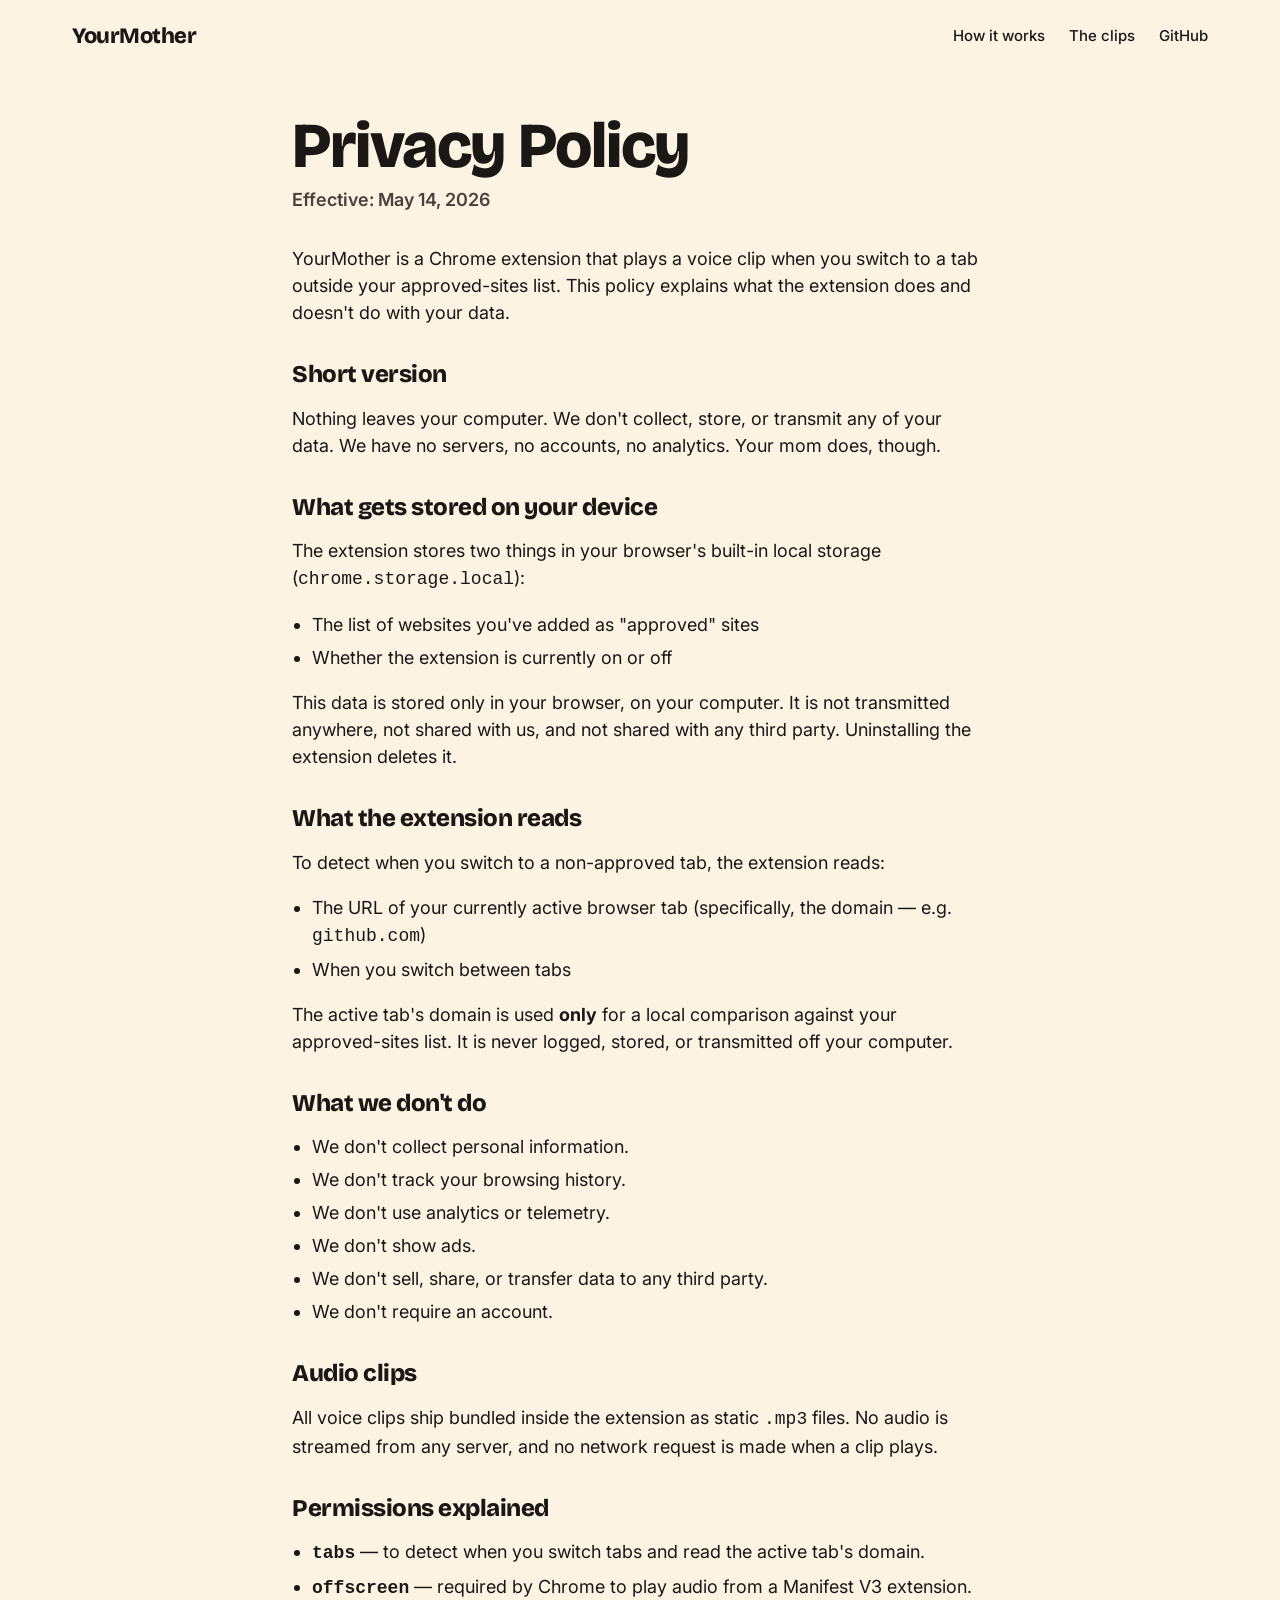
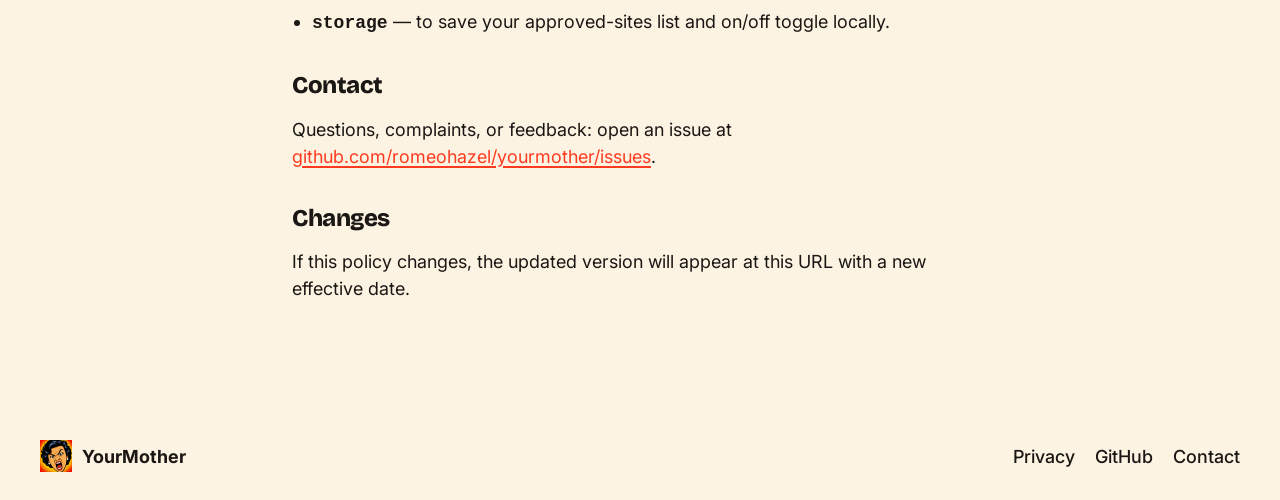
==== privacy.html @ 03daf06e "add YourMother landing page (hero, how-it-works, clip grid, signup, privacy) Single-page static site" ====
<!doctype html>
<html lang="en">
<head>
  <meta charset="utf-8" />
  <meta name="viewport" content="width=device-width, initial-scale=1" />
  <title>Privacy — YourMother</title>
  <meta name="description" content="Privacy policy for the YourMother Chrome extension." />
  <link rel="icon" type="image/png" href="img/favicon.png" />
  <link rel="preconnect" href="https://fonts.googleapis.com" />
  <link rel="preconnect" href="https://fonts.gstatic.com" crossorigin />
  <link href="https://fonts.googleapis.com/css2?family=Bricolage+Grotesque:opsz,wght@12..96,400;12..96,600;12..96,800&family=Inter:wght@400;500;600&display=swap" rel="stylesheet" />
  <link rel="stylesheet" href="styles.css" />
  <style>
    .legal { max-width: 760px; margin: 0 auto; padding: 40px 32px 80px; }
    .legal h1 { font-size: clamp(40px, 5vw, 64px); margin-bottom: 8px; }
    .legal .effective { color: var(--ink-soft); margin: 0 0 32px; font-weight: 600; }
    .legal h2 { font-size: 24px; margin: 36px 0 12px; }
    .legal p, .legal li { color: var(--ink); }
    .legal ul { padding-left: 20px; }
    .legal li { margin-bottom: 6px; }
    .legal a { color: var(--alert); }
  </style>
</head>
<body>
  <header class="nav">
    <a href="/" class="wordmark">YourMother</a>
    <nav class="nav-links">
      <a href="/#how">How it works</a>
      <a href="/#clips">The clips</a>
      <a href="https://github.com/romeohazel/yourmother" target="_blank" rel="noopener">GitHub</a>
    </nav>
  </header>

  <main class="legal">
    <h1>Privacy Policy</h1>
    <p class="effective">Effective: May 14, 2026</p>

    <p>YourMother is a Chrome extension that plays a voice clip when you switch to a tab outside your approved-sites list. This policy explains what the extension does and doesn't do with your data.</p>

    <h2>Short version</h2>
    <p>Nothing leaves your computer. We don't collect, store, or transmit any of your data. We have no servers, no accounts, no analytics. Your mom does, though.</p>

    <h2>What gets stored on your device</h2>
    <p>The extension stores two things in your browser's built-in local storage (<code>chrome.storage.local</code>):</p>
    <ul>
      <li>The list of websites you've added as "approved" sites</li>
      <li>Whether the extension is currently on or off</li>
    </ul>
    <p>This data is stored only in your browser, on your computer. It is not transmitted anywhere, not shared with us, and not shared with any third party. Uninstalling the extension deletes it.</p>

    <h2>What the extension reads</h2>
    <p>To detect when you switch to a non-approved tab, the extension reads:</p>
    <ul>
      <li>The URL of your currently active browser tab (specifically, the domain — e.g. <code>github.com</code>)</li>
      <li>When you switch between tabs</li>
    </ul>
    <p>The active tab's domain is used <strong>only</strong> for a local comparison against your approved-sites list. It is never logged, stored, or transmitted off your computer.</p>

    <h2>What we don't do</h2>
    <ul>
      <li>We don't collect personal information.</li>
      <li>We don't track your browsing history.</li>
      <li>We don't use analytics or telemetry.</li>
      <li>We don't show ads.</li>
      <li>We don't sell, share, or transfer data to any third party.</li>
      <li>We don't require an account.</li>
    </ul>

    <h2>Audio clips</h2>
    <p>All voice clips ship bundled inside the extension as static <code>.mp3</code> files. No audio is streamed from any server, and no network request is made when a clip plays.</p>

    <h2>Permissions explained</h2>
    <ul>
      <li><strong><code>tabs</code></strong> — to detect when you switch tabs and read the active tab's domain.</li>
      <li><strong><code>offscreen</code></strong> — required by Chrome to play audio from a Manifest V3 extension.</li>
      <li><strong><code>storage</code></strong> — to save your approved-sites list and on/off toggle locally.</li>
    </ul>

    <h2>Contact</h2>
    <p>Questions, complaints, or feedback: open an issue at <a href="https://github.com/romeohazel/yourmother/issues">github.com/romeohazel/yourmother/issues</a>.</p>

    <h2>Changes</h2>
    <p>If this policy changes, the updated version will appear at this URL with a new effective date.</p>
  </main>

  <footer class="footer">
    <div class="footer-inner">
      <div class="footer-brand">
        <img src="img/icon.png" alt="" width="32" height="32" />
        <span>YourMother</span>
      </div>
      <nav class="footer-links">
        <a href="privacy.html">Privacy</a>
        <a href="https://github.com/romeohazel/yourmother" target="_blank" rel="noopener">GitHub</a>
        <a href="mailto:romeobrwn06@gmail.com">Contact</a>
      </nav>
    </div>
  </footer>
</body>
</html>
---- styles.css ----
:root {
  --cream: #fdf3e3;
  --cream-deep: #f7e7c8;
  --ink: #1a1714;
  --ink-soft: #4a423a;
  --alert: #ff3b1f;
  --alert-dark: #d52a10;
  --paper: #fffaf0;
  --rule: #1a1714;
  --shadow: 6px 6px 0 var(--ink);
}

* { box-sizing: border-box; }

html, body {
  margin: 0;
  padding: 0;
  background: var(--cream);
  color: var(--ink);
  font-family: "Inter", system-ui, -apple-system, "Segoe UI", sans-serif;
  font-size: 18px;
  line-height: 1.5;
  -webkit-font-smoothing: antialiased;
}

img { max-width: 100%; height: auto; display: block; }

a { color: var(--ink); text-decoration: underline; text-decoration-thickness: 2px; text-underline-offset: 3px; }
a:hover { color: var(--alert); }

h1, h2, h3 {
  font-family: "Bricolage Grotesque", "Inter", sans-serif;
  font-weight: 800;
  line-height: 1.02;
  letter-spacing: -0.02em;
  margin: 0;
}

.sr-only {
  position: absolute; width: 1px; height: 1px; padding: 0; margin: -1px;
  overflow: hidden; clip: rect(0,0,0,0); white-space: nowrap; border: 0;
}

/* ---------- nav ---------- */
.nav {
  display: flex;
  align-items: center;
  justify-content: space-between;
  padding: 20px 32px;
  max-width: 1200px;
  margin: 0 auto;
}
.wordmark {
  font-family: "Bricolage Grotesque", sans-serif;
  font-weight: 800;
  font-size: 22px;
  text-decoration: none;
  letter-spacing: -0.02em;
}
.nav-links { display: flex; gap: 24px; font-size: 15px; font-weight: 500; }
.nav-links a { text-decoration: none; }
.nav-links a:hover { color: var(--alert); }

/* ---------- hero ---------- */
.hero {
  max-width: 1200px;
  margin: 0 auto;
  padding: 40px 32px 80px;
  display: grid;
  grid-template-columns: 1.1fr 0.9fr;
  gap: 60px;
  align-items: center;
}
.eyebrow {
  display: inline-block;
  background: var(--ink);
  color: var(--paper);
  padding: 6px 14px;
  border-radius: 999px;
  font-size: 13px;
  font-weight: 600;
  letter-spacing: 0.04em;
  margin-bottom: 24px;
}
.hero h1 {
  font-size: clamp(48px, 6.5vw, 88px);
  margin-bottom: 24px;
}
.lede {
  font-size: 20px;
  color: var(--ink-soft);
  max-width: 540px;
  margin: 0 0 32px;
}
.cta-row {
  display: flex;
  flex-wrap: wrap;
  gap: 14px;
  margin-bottom: 14px;
}
.cta-note {
  font-size: 14px;
  color: var(--ink-soft);
  margin: 0;
}

.btn {
  display: inline-flex;
  align-items: center;
  gap: 8px;
  font-family: "Bricolage Grotesque", sans-serif;
  font-size: 18px;
  font-weight: 700;
  padding: 14px 22px;
  border: 3px solid var(--ink);
  border-radius: 12px;
  cursor: pointer;
  text-decoration: none;
  transition: transform 0.08s ease, box-shadow 0.08s ease;
  box-shadow: var(--shadow);
  background: var(--paper);
  color: var(--ink);
}
.btn:hover { transform: translate(-2px, -2px); box-shadow: 8px 8px 0 var(--ink); color: var(--ink); }
.btn:active { transform: translate(2px, 2px); box-shadow: 2px 2px 0 var(--ink); }
.btn-primary { background: var(--alert); color: var(--paper); }
.btn-primary:hover { color: var(--paper); background: var(--alert-dark); }
.btn-secondary { background: var(--paper); }
.btn-icon { font-size: 20px; line-height: 1; }

.hero-art {
  position: relative;
}
.hero-art img {
  border: 3px solid var(--ink);
  border-radius: 16px;
  box-shadow: var(--shadow);
  background: var(--paper);
}
.hero-sticker {
  position: absolute;
  top: -18px;
  right: -18px;
  background: var(--alert);
  color: var(--paper);
  font-family: "Bricolage Grotesque", sans-serif;
  font-weight: 800;
  font-size: 14px;
  text-align: center;
  padding: 14px 16px;
  border: 3px solid var(--ink);
  border-radius: 12px;
  transform: rotate(8deg);
  box-shadow: 4px 4px 0 var(--ink);
  line-height: 1.1;
}

/* ---------- how it works ---------- */
.how {
  background: var(--cream-deep);
  border-top: 3px solid var(--ink);
  border-bottom: 3px solid var(--ink);
  padding: 80px 32px;
}
.how h2 {
  font-size: clamp(36px, 4.5vw, 56px);
  margin: 0 auto 48px;
  max-width: 1200px;
}
.steps {
  list-style: none;
  padding: 0;
  margin: 0 auto;
  max-width: 1200px;
  display: grid;
  grid-template-columns: repeat(3, 1fr);
  gap: 24px;
}
.steps li {
  background: var(--paper);
  border: 3px solid var(--ink);
  border-radius: 16px;
  padding: 28px;
  box-shadow: var(--shadow);
}
.step-num {
  display: inline-block;
  font-family: "Bricolage Grotesque", sans-serif;
  font-weight: 800;
  font-size: 36px;
  color: var(--alert);
  line-height: 1;
  margin-bottom: 12px;
}
.steps h3 { font-size: 22px; margin: 0 0 10px; }
.steps p { margin: 0; color: var(--ink-soft); }

/* ---------- clips ---------- */
.clips { max-width: 1200px; margin: 0 auto; padding: 80px 32px; }
.clips-head { margin-bottom: 40px; }
.clips-head h2 { font-size: clamp(36px, 4.5vw, 56px); margin-bottom: 10px; }
.clips-head p { color: var(--ink-soft); margin: 0; }
.clip-grid {
  display: grid;
  grid-template-columns: repeat(4, 1fr);
  gap: 16px;
}
.clip-card {
  background: var(--paper);
  border: 3px solid var(--ink);
  border-radius: 14px;
  padding: 20px;
  text-align: left;
  cursor: pointer;
  font-family: inherit;
  color: inherit;
  box-shadow: 4px 4px 0 var(--ink);
  transition: transform 0.08s ease, box-shadow 0.08s ease, background 0.15s ease;
  display: flex;
  flex-direction: column;
  gap: 8px;
  min-height: 140px;
}
.clip-card:hover { transform: translate(-2px, -2px); box-shadow: 6px 6px 0 var(--ink); }
.clip-card:active { transform: translate(2px, 2px); box-shadow: 2px 2px 0 var(--ink); }
.clip-card.playing { background: var(--alert); color: var(--paper); }
.clip-card .play-row {
  display: flex;
  align-items: center;
  gap: 10px;
  font-size: 14px;
  font-weight: 600;
  color: var(--alert);
}
.clip-card.playing .play-row { color: var(--paper); }
.clip-card .play-icon {
  width: 28px;
  height: 28px;
  border-radius: 999px;
  background: var(--ink);
  color: var(--paper);
  display: inline-flex;
  align-items: center;
  justify-content: center;
  font-size: 12px;
}
.clip-card.playing .play-icon { background: var(--paper); color: var(--alert); }
.clip-title { font-family: "Bricolage Grotesque", sans-serif; font-weight: 800; font-size: 22px; line-height: 1.05; }
.clip-teaser { font-size: 14px; color: var(--ink-soft); margin: 0; }
.clip-card.playing .clip-teaser { color: var(--paper); opacity: 0.9; }

/* ---------- signup ---------- */
.signup {
  background: var(--ink);
  color: var(--paper);
  padding: 80px 32px;
  text-align: center;
}
.signup-inner { max-width: 600px; margin: 0 auto; }
.signup h2 { font-size: clamp(36px, 4.5vw, 56px); margin-bottom: 12px; }
.signup p { margin: 0 0 28px; opacity: 0.8; }
.signup-form { display: flex; gap: 10px; flex-wrap: wrap; justify-content: center; }
.signup-form input[type="email"] {
  flex: 1 1 280px;
  font-family: inherit;
  font-size: 17px;
  padding: 14px 18px;
  border: 3px solid var(--paper);
  border-radius: 12px;
  background: var(--paper);
  color: var(--ink);
}
.signup-form input[type="email"]:focus { outline: 3px solid var(--alert); outline-offset: 2px; }
.signup-form .btn { box-shadow: 4px 4px 0 var(--paper); border-color: var(--paper); }
.signup-form .btn:hover { box-shadow: 6px 6px 0 var(--paper); }
.signup-success { margin-top: 20px; font-weight: 600; color: var(--alert); }

/* ---------- footer ---------- */
.footer { padding: 40px 32px; }
.footer-inner {
  max-width: 1200px;
  margin: 0 auto;
  display: flex;
  flex-wrap: wrap;
  align-items: center;
  justify-content: space-between;
  gap: 20px;
}
.footer-brand { display: flex; align-items: center; gap: 10px; font-weight: 700; }
.footer-links { display: flex; gap: 20px; }
.footer-links a { text-decoration: none; font-weight: 500; }
.footer-fineprint { font-size: 13px; color: var(--ink-soft); width: 100%; margin: 0; text-align: center; padding-top: 12px; border-top: 1px dashed var(--ink-soft); }

/* ---------- responsive ---------- */
@media (max-width: 900px) {
  .hero { grid-template-columns: 1fr; gap: 40px; padding-top: 20px; padding-bottom: 60px; }
  .hero-art { order: -1; max-width: 420px; }
  .hero-sticker { right: 10px; top: -14px; }
  .steps { grid-template-columns: 1fr; }
  .clip-grid { grid-template-columns: repeat(2, 1fr); }
}

@media (max-width: 540px) {
  body { font-size: 17px; }
  .nav { padding: 16px 20px; }
  .nav-links { gap: 14px; font-size: 14px; }
  .hero { padding: 20px 20px 50px; }
  .hero h1 br { display: none; }
  .how, .clips, .signup { padding-left: 20px; padding-right: 20px; padding-top: 60px; padding-bottom: 60px; }
  .clip-grid { grid-template-columns: 1fr; }
  .footer { padding: 30px 20px; }
}
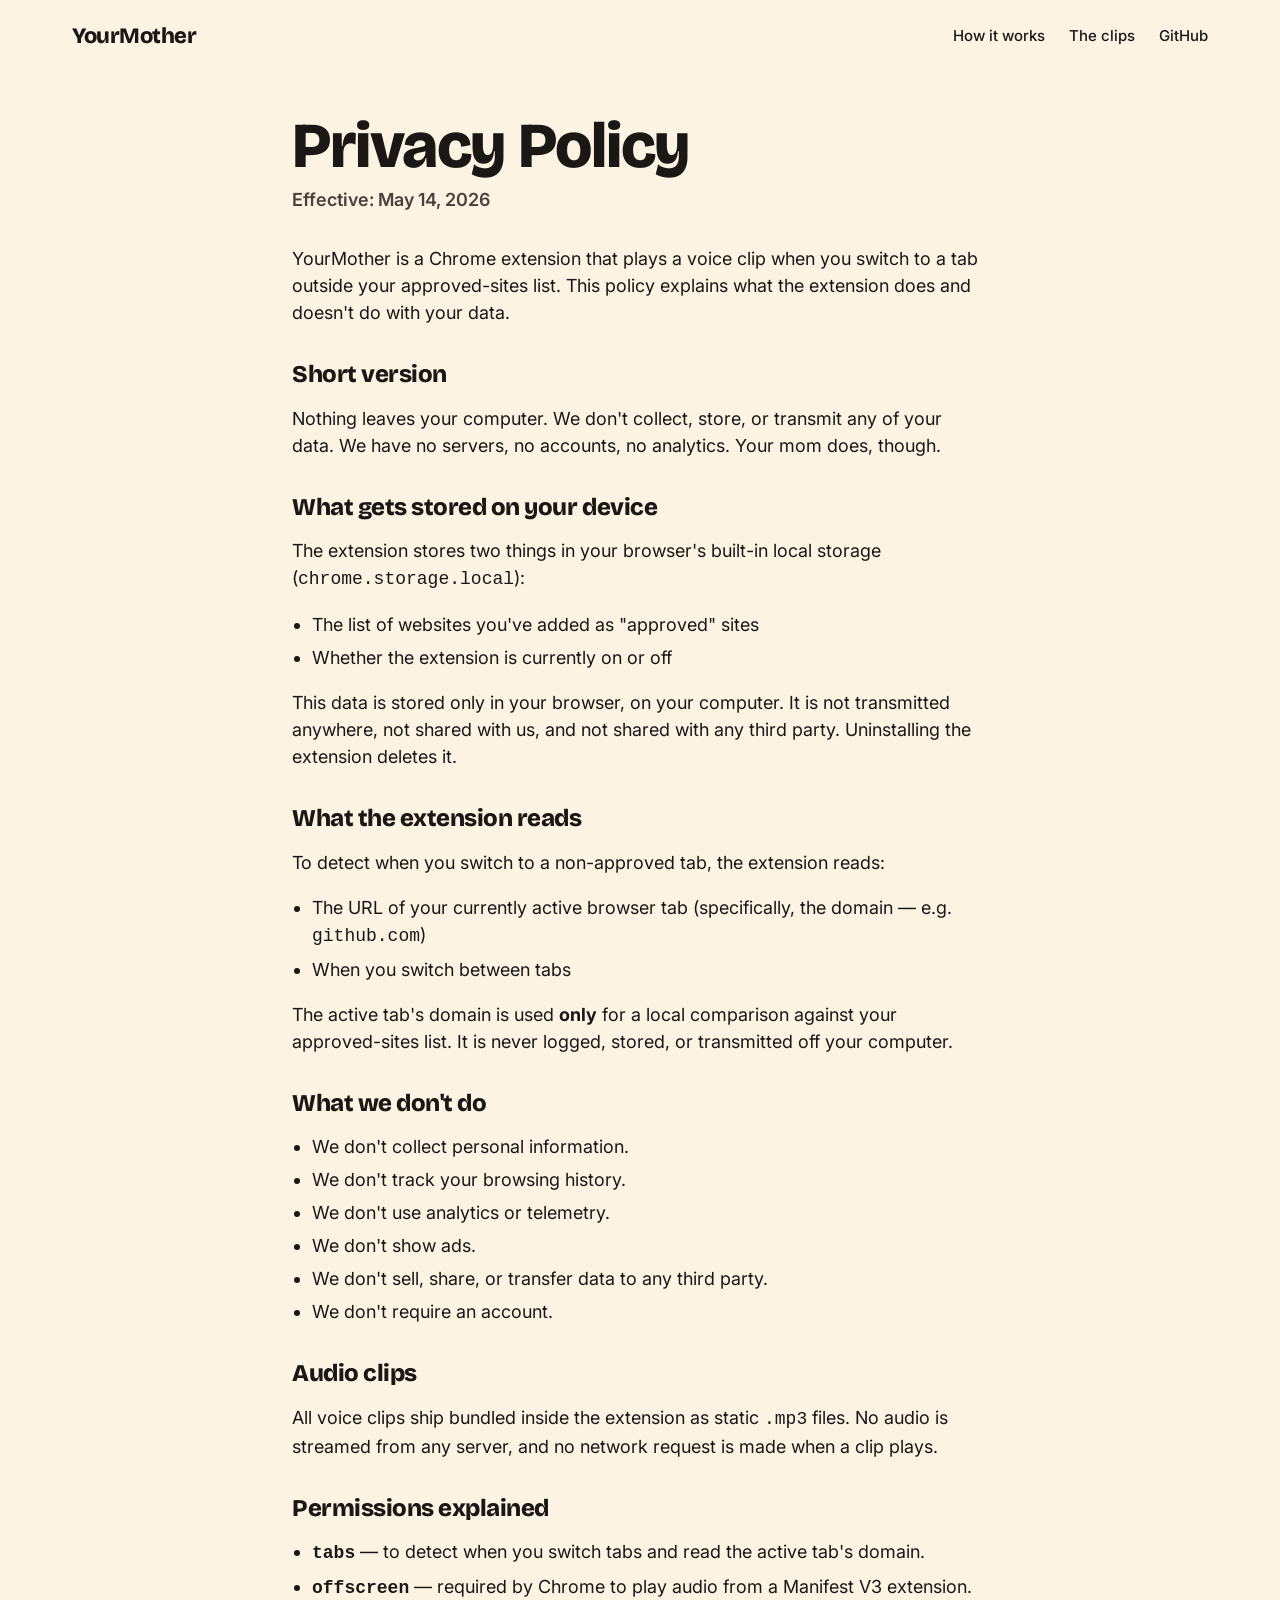
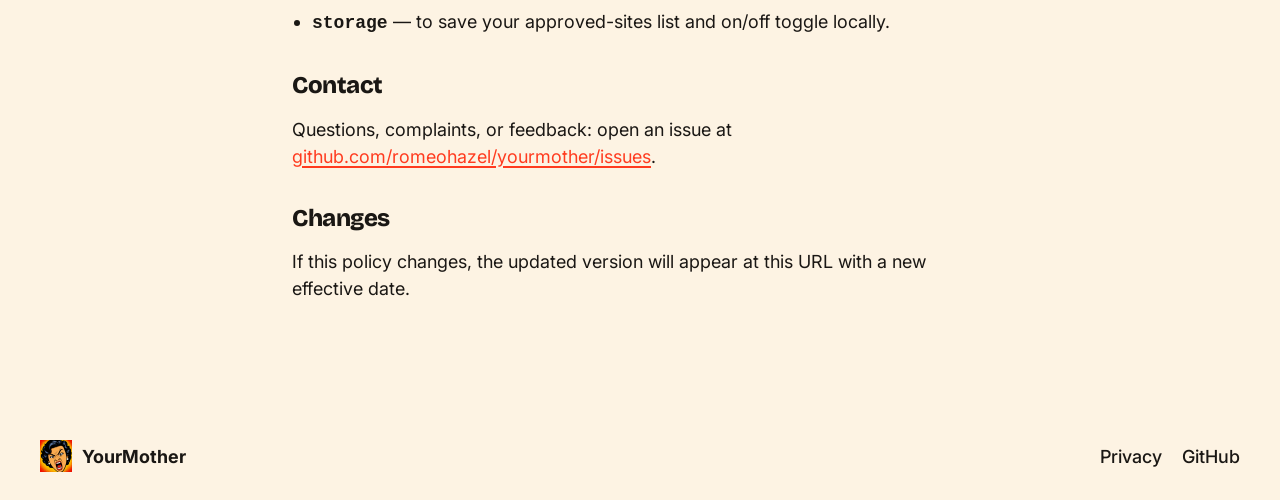
==== commit 552f330d: "footer: remove Contact link from all pages Co-Authored-By: Claude Opus 4.7 (1M context) <noreply@ant" ====
--- a/privacy.html
+++ b/privacy.html
@@ -92,7 +92,6 @@
       <nav class="footer-links">
         <a href="privacy.html">Privacy</a>
         <a href="https://github.com/romeohazel/yourmother" target="_blank" rel="noopener">GitHub</a>
-        <a href="mailto:romeobrwn06@gmail.com">Contact</a>
       </nav>
     </div>
   </footer>
--- a/styles.css
+++ b/styles.css
@@ -21,7 +21,12 @@
   font-size: 18px;
   line-height: 1.5;
   -webkit-font-smoothing: antialiased;
-}
+  scrollbar-width: none;
+  -ms-overflow-style: none;
+}
+
+html::-webkit-scrollbar,
+body::-webkit-scrollbar { display: none; }
 
 img { max-width: 100%; height: auto; display: block; }
 
@@ -98,8 +103,27 @@
   gap: 14px;
   margin-bottom: 14px;
 }
+.cta-reassure {
+  display: flex;
+  align-items: center;
+  flex-wrap: wrap;
+  gap: 6px;
+  font-size: 14px;
+  font-weight: 500;
+  color: var(--ink);
+  margin: 0 0 6px;
+  max-width: 540px;
+}
+.cta-reassure .shield { font-size: 16px; }
+.cta-reassure a {
+  text-decoration: none;
+  border-bottom: 2px solid var(--ink);
+  font-weight: 600;
+}
+.cta-reassure a:hover { color: var(--alert); border-color: var(--alert); }
+
 .cta-note {
-  font-size: 14px;
+  font-size: 13px;
   color: var(--ink-soft);
   margin: 0;
 }
@@ -249,6 +273,27 @@
 .clip-teaser { font-size: 14px; color: var(--ink-soft); margin: 0; }
 .clip-card.playing .clip-teaser { color: var(--paper); opacity: 0.9; }
 
+/* ---------- faq ---------- */
+.faq {
+  background: var(--cream-deep);
+  border-top: 3px solid var(--ink);
+  border-bottom: 3px solid var(--ink);
+  padding: 80px 32px;
+}
+.faq-inner { max-width: 1000px; margin: 0 auto; }
+.faq h2 { font-size: clamp(36px, 4.5vw, 56px); margin: 0 0 40px; }
+.faq-list { display: flex; flex-direction: column; gap: 18px; }
+.faq-item {
+  background: var(--paper);
+  border: 3px solid var(--ink);
+  border-radius: 16px;
+  padding: 24px 28px;
+  box-shadow: 4px 4px 0 var(--ink);
+}
+.faq-item h3 { font-size: 24px; margin: 0 0 8px; }
+.faq-item p { margin: 0; color: var(--ink-soft); }
+.faq-item code { background: var(--cream-deep); padding: 1px 6px; border-radius: 4px; font-size: 0.9em; }
+
 /* ---------- signup ---------- */
 .signup {
   background: var(--ink);
@@ -291,6 +336,125 @@
 .footer-links a { text-decoration: none; font-weight: 500; }
 .footer-fineprint { font-size: 13px; color: var(--ink-soft); width: 100%; margin: 0; text-align: center; padding-top: 12px; border-top: 1px dashed var(--ink-soft); }
 
+/* ---------- support ---------- */
+.nav-active { font-weight: 700; color: var(--alert) !important; }
+
+.support-hero {
+  max-width: 1200px;
+  margin: 0 auto;
+  padding: 48px 32px 56px;
+}
+.support-hero h1 { font-size: clamp(48px, 6vw, 80px); margin-bottom: 16px; }
+.support-hero .lede { margin-bottom: 0; }
+
+.support-layout {
+  max-width: 1200px;
+  margin: 0 auto;
+  padding: 0 32px 80px;
+  display: grid;
+  grid-template-columns: 420px 1fr;
+  gap: 48px;
+  align-items: start;
+}
+
+.support-form-wrap h2,
+.support-feed h2 {
+  font-size: clamp(28px, 3vw, 40px);
+  margin-bottom: 24px;
+}
+
+.support-form-wrap {
+  position: sticky;
+  top: 24px;
+}
+
+.form-group {
+  display: flex;
+  flex-direction: column;
+  gap: 8px;
+  margin-bottom: 20px;
+}
+.form-group label {
+  font-size: 15px;
+  font-weight: 600;
+  letter-spacing: 0.01em;
+}
+.form-group select,
+.form-group input,
+.form-group textarea {
+  font-family: inherit;
+  font-size: 17px;
+  padding: 12px 16px;
+  border: 3px solid var(--ink);
+  border-radius: 12px;
+  background: var(--paper);
+  color: var(--ink);
+  outline: none;
+  transition: box-shadow 0.1s ease;
+  appearance: none;
+}
+.form-group select { background-image: url("data:image/svg+xml,%3Csvg xmlns='http://www.w3.org/2000/svg' width='16' height='16' viewBox='0 0 24 24' fill='none' stroke='%231a1714' stroke-width='3' stroke-linecap='round' stroke-linejoin='round'%3E%3Cpolyline points='6 9 12 15 18 9'/%3E%3C/svg%3E"); background-repeat: no-repeat; background-position: right 14px center; padding-right: 40px; }
+.form-group select:focus,
+.form-group input:focus,
+.form-group textarea:focus { box-shadow: 4px 4px 0 var(--ink); }
+.form-group textarea { resize: vertical; min-height: 120px; }
+#submit-btn { margin-top: 4px; }
+#submit-btn:disabled { opacity: 0.6; cursor: not-allowed; transform: none; box-shadow: var(--shadow); }
+
+.support-success { color: #16a34a; font-weight: 600; margin: 16px 0 0; }
+.support-error { color: var(--alert); font-weight: 600; margin: 16px 0 0; }
+
+.feed-loading { color: var(--ink-soft); }
+.feed-empty { color: var(--ink-soft); font-style: italic; }
+.feed-item {
+  position: relative;
+  background: var(--paper);
+  border: 3px solid var(--ink);
+  border-radius: 16px;
+  padding: 22px 24px;
+  box-shadow: 4px 4px 0 var(--ink);
+  margin-bottom: 16px;
+}
+.feed-delete {
+  position: absolute;
+  top: 14px;
+  right: 14px;
+  background: none;
+  border: none;
+  cursor: pointer;
+  color: var(--ink-soft);
+  padding: 4px;
+  border-radius: 6px;
+  display: flex;
+  align-items: center;
+  justify-content: center;
+  transition: color 0.1s, background 0.1s;
+}
+.feed-delete:hover { color: var(--alert); background: var(--cream-deep); }
+.feed-delete:disabled { opacity: 0.4; cursor: not-allowed; }
+.feed-meta {
+  display: flex;
+  align-items: center;
+  gap: 10px;
+  margin-bottom: 10px;
+}
+.feed-badge {
+  display: inline-block;
+  font-size: 12px;
+  font-weight: 700;
+  letter-spacing: 0.03em;
+  padding: 4px 10px;
+  border-radius: 999px;
+  border: 2px solid var(--ink);
+}
+.feed-badge--bug { background: var(--alert); color: var(--paper); }
+.feed-badge--feature { background: #2563eb; color: #fff; }
+.feed-badge--question { background: #16a34a; color: #fff; }
+.feed-badge--yell { background: var(--ink); color: var(--paper); }
+.feed-time { font-size: 13px; color: var(--ink-soft); }
+.feed-subject { font-family: "Bricolage Grotesque", sans-serif; font-weight: 800; font-size: 20px; line-height: 1.1; margin: 0 0 8px; }
+.feed-message { font-size: 16px; color: var(--ink-soft); margin: 0; white-space: pre-wrap; word-break: break-word; }
+
 /* ---------- responsive ---------- */
 @media (max-width: 900px) {
   .hero { grid-template-columns: 1fr; gap: 40px; padding-top: 20px; padding-bottom: 60px; }
@@ -298,15 +462,21 @@
   .hero-sticker { right: 10px; top: -14px; }
   .steps { grid-template-columns: 1fr; }
   .clip-grid { grid-template-columns: repeat(2, 1fr); }
+  .support-layout { grid-template-columns: 1fr; }
+  .support-form-wrap { position: static; }
 }
 
 @media (max-width: 540px) {
   body { font-size: 17px; }
   .nav { padding: 16px 20px; }
-  .nav-links { gap: 14px; font-size: 14px; }
-  .hero { padding: 20px 20px 50px; }
+  .nav-links { gap: 12px; font-size: 13px; }
+  .nav-links a:first-child { display: none; } /* "How it works" is too wide — drops to 3 links */
+  .hero { padding: 16px 20px 56px; gap: 28px; }
+  .hero-art { margin-top: 14px; } /* room for the sticker above the image */
+  .hero h1 { font-size: 40px; }
   .hero h1 br { display: none; }
-  .how, .clips, .signup { padding-left: 20px; padding-right: 20px; padding-top: 60px; padding-bottom: 60px; }
+  .lede { font-size: 18px; }
+  .how, .clips { padding-left: 20px; padding-right: 20px; padding-top: 60px; padding-bottom: 60px; }
   .clip-grid { grid-template-columns: 1fr; }
   .footer { padding: 30px 20px; }
 }
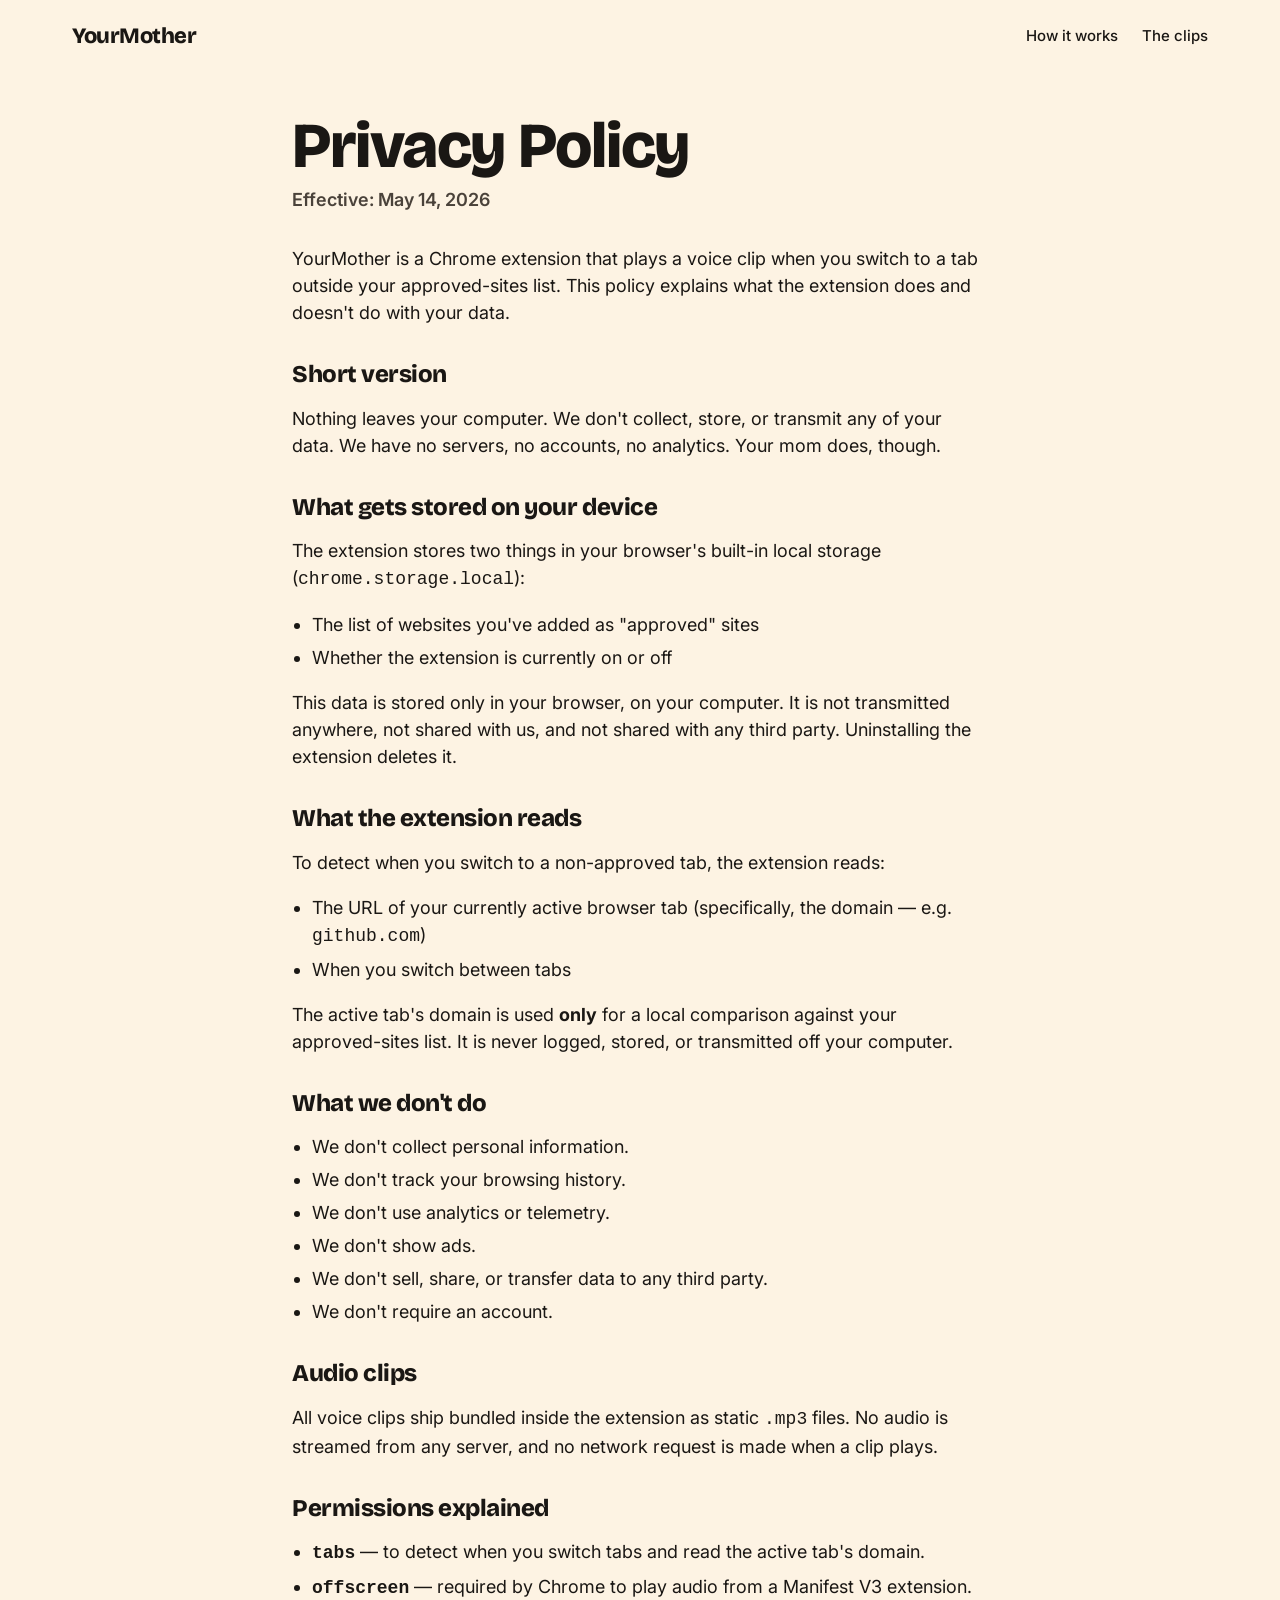
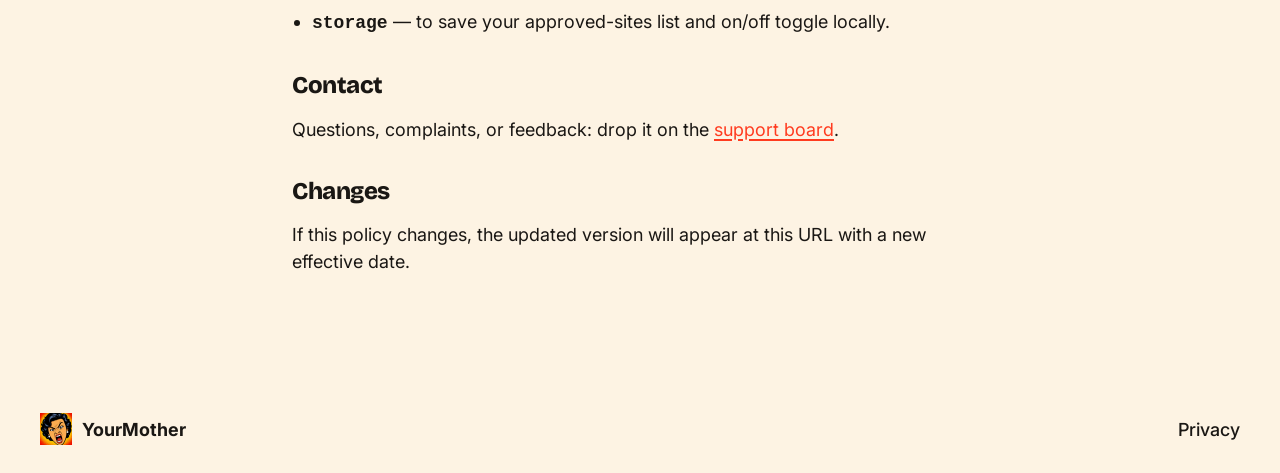
==== commit 9a49867e: "nav/footer: remove GitHub links, point privacy policy at support board Co-Authored-By: Claude Opus 4" ====
--- a/privacy.html
+++ b/privacy.html
@@ -27,7 +27,6 @@
     <nav class="nav-links">
       <a href="/#how">How it works</a>
       <a href="/#clips">The clips</a>
-      <a href="https://github.com/romeohazel/yourmother" target="_blank" rel="noopener">GitHub</a>
     </nav>
   </header>
 
@@ -77,7 +76,7 @@
     </ul>
 
     <h2>Contact</h2>
-    <p>Questions, complaints, or feedback: open an issue at <a href="https://github.com/romeohazel/yourmother/issues">github.com/romeohazel/yourmother/issues</a>.</p>
+    <p>Questions, complaints, or feedback: drop it on the <a href="support.html">support board</a>.</p>
 
     <h2>Changes</h2>
     <p>If this policy changes, the updated version will appear at this URL with a new effective date.</p>
@@ -91,7 +90,6 @@
       </div>
       <nav class="footer-links">
         <a href="privacy.html">Privacy</a>
-        <a href="https://github.com/romeohazel/yourmother" target="_blank" rel="noopener">GitHub</a>
       </nav>
     </div>
   </footer>
